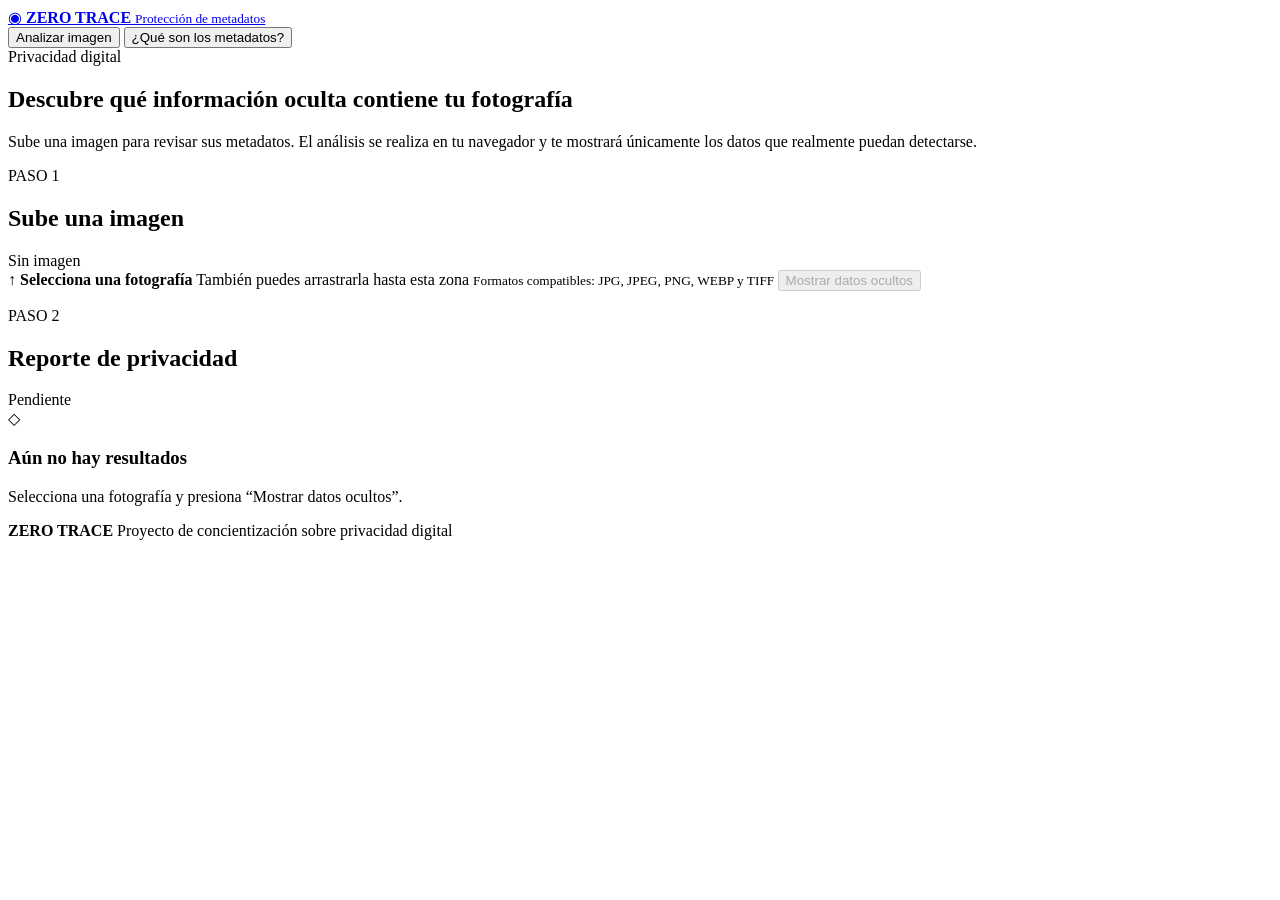
==== index.html @ 0421b7d1 "Add files via upload" ====
<!DOCTYPE html>
<html lang="es">
<head>
    <meta charset="UTF-8">

    <meta
        name="viewport"
        content="width=device-width, initial-scale=1.0"
    >

    <meta
        name="description"
        content="ZERO TRACE permite identificar y eliminar metadatos ocultos de fotografías."
    >

    <title>ZERO TRACE | Analiza tus fotografías</title>

    <!-- Archivo de estilos -->
    <link rel="stylesheet" href="css/estilos.css">

    <!-- Librería para leer metadatos EXIF reales -->
    <script
        src="https://cdn.jsdelivr.net/npm/exifr/dist/full.umd.js"
        defer
    ></script>

    <!-- Archivo JavaScript del proyecto -->
    <script src="js/app.js" defer></script>
</head>

<body>

    <!-- Barra superior -->
    <header class="encabezado">
        <a href="#" class="marca" id="logoInicio">
            <span class="marca-icono" aria-hidden="true">◉</span>

            <span>
                <strong>ZERO TRACE </strong>
                <small>Protección de metadatos</small>
            </span>
        </a>

        <nav class="navegacion" aria-label="Navegación principal">
            <button class="nav-boton activo" id="navAnalizar" type="button">
                Analizar imagen
            </button>

            <button class="nav-boton" id="navInformacion" type="button">
                ¿Qué son los metadatos?
            </button>
        </nav>
    </header>

    <main>

        <!-- =====================================================
             PANTALLA 1: ANALIZAR LA IMAGEN
        ====================================================== -->
        <section class="pantalla activa" id="pantallaAnalisis">

            <div class="introduccion">
                <span class="etiqueta">Privacidad digital</span>

                <h1>Descubre qué información oculta contiene tu fotografía</h1>

                <p>
                    Sube una imagen para revisar sus metadatos. El análisis se
                    realiza en tu navegador y te mostrará únicamente los datos
                    que realmente puedan detectarse.
                </p>
            </div>

            <div class="zona-trabajo">

                <!-- Panel izquierdo: cargar y mostrar imagen -->
                <section class="panel panel-imagen">
                    <div class="panel-encabezado">
                        <div>
                            <p class="numero-paso">PASO 1</p>
                            <h2>Sube una imagen</h2>
                        </div>

                        <span class="estado" id="estadoImagen">
                            Sin imagen
                        </span>
                    </div>

                    <!-- Zona para seleccionar o arrastrar -->
                    <label class="zona-carga" id="zonaCarga" for="entradaImagen">
                        <span class="icono-carga" aria-hidden="true">↑</span>

                        <strong>Selecciona una fotografía</strong>

                        <span>
                            También puedes arrastrarla hasta esta zona
                        </span>

                        <small>
                            Formatos compatibles: JPG, JPEG, PNG, WEBP y TIFF
                        </small>
                    </label>

                    <input
                        type="file"
                        id="entradaImagen"
                        accept=".jpg,.jpeg,.png,.webp,image/jpeg,image/png,image/webp"                        hidden
                    >

                    <!-- Vista previa -->
                    <div class="contenedor-vista-previa" id="contenedorVistaPrevia" hidden>
                        <img
                            id="vistaPrevia"
                            src=""
                            alt="Vista previa de la fotografía seleccionada"
                        >

                        <div class="datos-archivo">
                            <strong id="nombreArchivo">Nombre de la imagen</strong>
                            <span id="detalleArchivo">Tamaño y formato</span>
                        </div>

                        <button
                            class="boton-secundario"
                            id="botonCambiarImagen"
                            type="button"
                        >
                            Cambiar imagen
                        </button>
                    </div>

                    <button
                        class="boton-principal"
                        id="botonAnalizar"
                        type="button"
                        disabled
                    >
                        Mostrar datos ocultos
                    </button>

                    <p class="mensaje-error" id="mensajeError" role="alert"></p>
                </section>

                <!-- Panel derecho: resultados -->
                <section class="panel panel-resultados">
                    <div class="panel-encabezado">
                        <div>
                            <p class="numero-paso">PASO 2</p>
                            <h2>Reporte de privacidad</h2>
                        </div>

                        <span class="estado neutro" id="estadoAnalisis">
                            Pendiente
                        </span>
                    </div>

                    <!-- Aparece antes del análisis -->
                    <div class="estado-vacio" id="estadoVacio">
                        <span class="escudo" aria-hidden="true">◇</span>

                        <h3>Aún no hay resultados</h3>

                        <p>
                            Selecciona una fotografía y presiona
                            “Mostrar datos ocultos”.
                        </p>
                    </div>

                    <!-- Aparece mientras se analiza -->
                    <div class="estado-cargando" id="estadoCargando" hidden>
                        <div class="cargador"></div>
                        <p>Buscando metadatos en la imagen…</p>
                    </div>

                    <!-- Aparece después del análisis -->
                    <div class="resultados" id="resultados" hidden>

                        <div class="resumen-riesgo" id="resumenRiesgo">
                            <div>
                                <span>Nivel general</span>
                                <strong id="nivelGeneral">Sin determinar</strong>
                            </div>

                            <p id="descripcionGeneral">
                                El nivel dependerá de los datos encontrados.
                            </p>
                        </div>

                        <div class="seccion-resultados">
                            <h3>Datos detectados</h3>

                            <!-- JavaScript colocará aquí los metadatos reales -->
                            <div class="lista-metadatos" id="listaMetadatos"></div>
                        </div>

                        <div class="seccion-resultados">
                            <h3>Riesgos encontrados</h3>

                            <!-- JavaScript colocará aquí los mensajes de riesgo -->
                            <div class="lista-riesgos" id="listaRiesgos"></div>
                        </div>

                        <div class="aviso-veracidad">
                            <strong>Acerca del análisis</strong>

                            <p id="avisoAnalisis">
                                El reporte distingue entre metadatos EXIF,
                                características normales del archivo y datos que
                                el navegador no puede verificar.
                            </p>
                        </div>

                        <button
                            class="boton-peligro"
                            id="botonIrLimpiar"
                            type="button"
                        >
                            Quiero borrar los metadatos
                        </button>
                    </div>
                </section>
            </div>
        </section>

        <!-- =====================================================
             PANTALLA 2: ELIMINAR METADATOS
        ====================================================== -->
        <section class="pantalla" id="pantallaLimpieza" hidden>

            <button class="boton-volver" id="botonVolver" type="button">
                ← Volver al reporte
            </button>

            <div class="introduccion introduccion-limpieza">
                <span class="etiqueta">Limpieza de privacidad</span>
                <h1>Elimina los metadatos de tu fotografía</h1>

                <p>
                    Crearemos una copia nueva de la imagen. El archivo original
                    permanecerá sin modificaciones.
                </p>
            </div>

            <div class="zona-limpieza">

                <section class="panel">
                    <p class="numero-paso">IMAGEN ORIGINAL</p>
                    <h2>Antes de la limpieza</h2>

                    <div class="comparacion-imagen">
                        <img
                            id="imagenOriginalLimpieza"
                            src=""
                            alt="Fotografía original antes de eliminar metadatos"
                        >
                    </div>

                    <div class="resumen-original" id="resumenOriginal">
                        <span id="cantidadMetadatos">
                            0 metadatos detectados
                        </span>
                    </div>
                </section>

                <section class="panel panel-limpiar">
                    <p class="numero-paso">PASO 3</p>
                    <h2>Crear una copia limpia</h2>

                    <div class="escudo-grande" aria-hidden="true">✓</div>

                    <p>
                        Al continuar, el sitio procesará la imagen y generará
                        una nueva copia sin los metadatos compatibles.
                    </p>

                    <button
                        class="boton-peligro"
                        id="botonBorrarMetadatos"
                        type="button"
                    >
                        Borrar metadatos
                    </button>

                    <div class="resultado-limpieza" id="resultadoLimpieza" hidden>
                        <strong>¡Copia procesada!</strong>

                        <p id="mensajeLimpieza">
                            La imagen está lista para descargarse y verificarse.
                        </p>

                        <div class="acciones-limpieza">
                            <button
                                class="boton-principal"
                                id="botonDescargar"
                                type="button"
                            >
                                Descargar imagen limpia
                            </button>

                            <button
                                class="boton-secundario"
                                id="botonProbarLimpia"
                                type="button"
                            >
                                Analizar la copia limpia
                            </button>
                        </div>
                    </div>
                </section>
            </div>
        </section>

        <!-- =====================================================
             INFORMACIÓN EDUCATIVA
        ====================================================== -->
        <section class="pantalla" id="pantallaInformacion" hidden>

            <button class="boton-volver" id="botonVolverInformacion" type="button">
                ← Volver al analizador
            </button>

            <div class="introduccion">
                <span class="etiqueta">Aprende a protegerte</span>
                <h1>¿Qué son los metadatos?</h1>

                <p>
                    Son datos que pueden almacenarse dentro de una fotografía,
                    como la fecha, la cámara utilizada, la configuración de
                    captura y, en algunos casos, las coordenadas GPS.
                </p>
            </div>

            <div class="tarjetas-educativas">
                <article class="tarjeta-educativa">
                    <span aria-hidden="true">⌖</span>
                    <h2>Ubicación</h2>
                    <p>
                        Algunas fotografías pueden guardar el lugar exacto
                        donde fueron tomadas.
                    </p>
                </article>

                <article class="tarjeta-educativa">
                    <span aria-hidden="true">◷</span>
                    <h2>Fecha y hora</h2>
                    <p>
                        Estos datos pueden contribuir a identificar actividades,
                        horarios o rutinas.
                    </p>
                </article>

                <article class="tarjeta-educativa">
                    <span aria-hidden="true">▣</span>
                    <h2>Dispositivo</h2>
                    <p>
                        La marca, el modelo y el software pueden complementar
                        un perfil sobre el propietario.
                    </p>
                </article>
            </div>
        </section>

    </main>

    <footer class="pie-pagina">
        <strong>ZERO TRACE</strong>
        <span>Proyecto de concientización sobre privacidad digital</span>
    </footer>

</body>
</html>
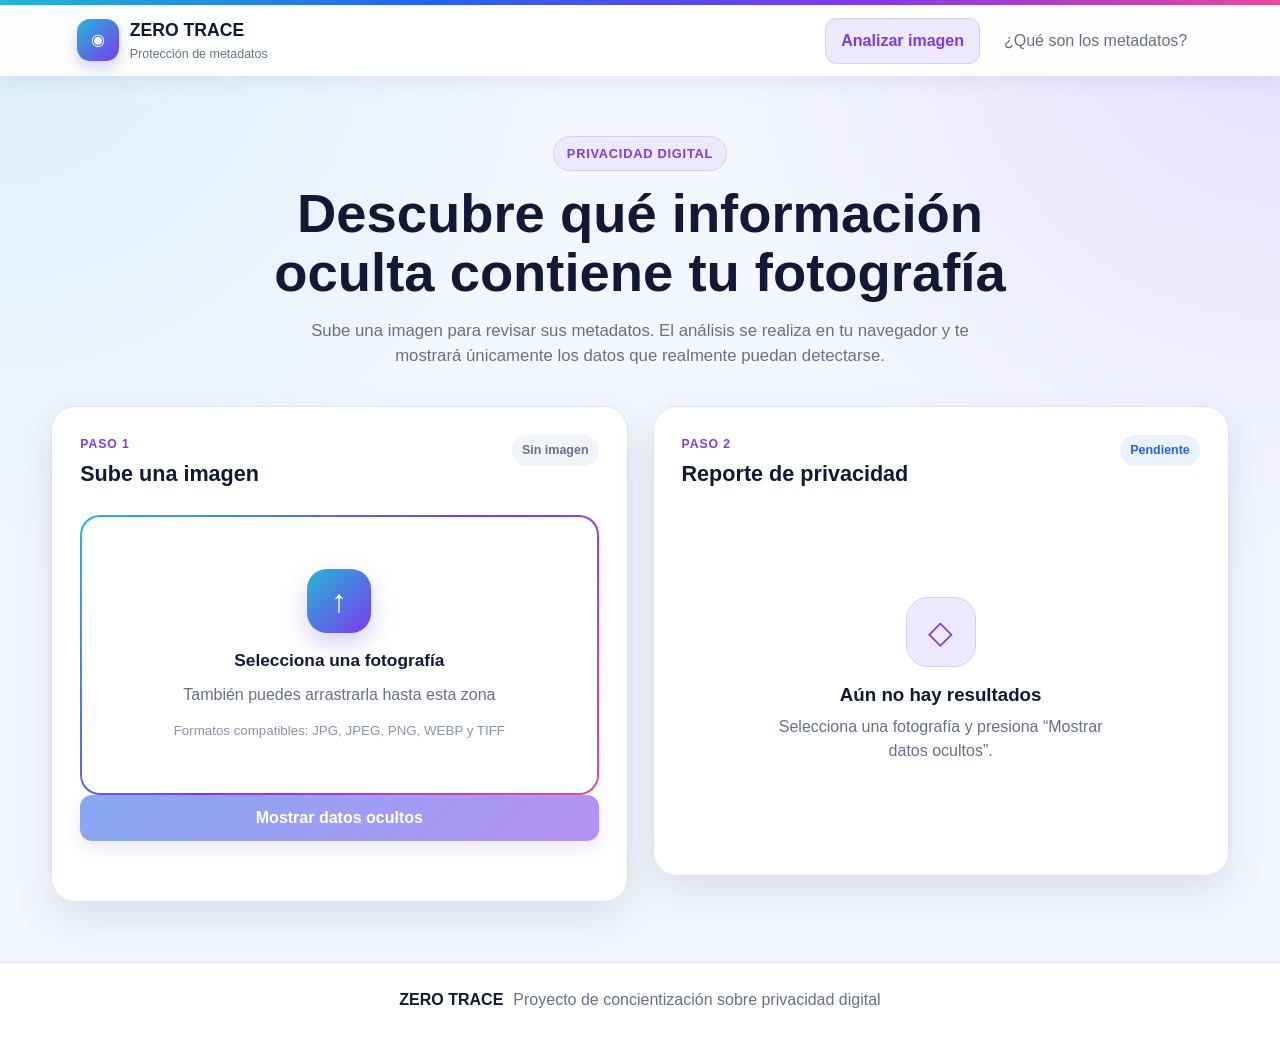
==== commit 654cb74e: "eliminar carpeta ZERO TRACE" ====
--- a/index.html
+++ b/index.html
@@ -1,371 +1,598 @@
-<!DOCTYPE html>
-<html lang="es">
-<head>
-    <meta charset="UTF-8">
-
-    <meta
-        name="viewport"
-        content="width=device-width, initial-scale=1.0"
-    >
-
-    <meta
-        name="description"
-        content="ZERO TRACE permite identificar y eliminar metadatos ocultos de fotografías."
-    >
-
-    <title>ZERO TRACE | Analiza tus fotografías</title>
-
-    <!-- Archivo de estilos -->
-    <link rel="stylesheet" href="css/estilos.css">
-
-    <!-- Librería para leer metadatos EXIF reales -->
-    <script
-        src="https://cdn.jsdelivr.net/npm/exifr/dist/full.umd.js"
-        defer
-    ></script>
-
-    <!-- Archivo JavaScript del proyecto -->
-    <script src="js/app.js" defer></script>
-</head>
-
-<body>
-
-    <!-- Barra superior -->
-    <header class="encabezado">
-        <a href="#" class="marca" id="logoInicio">
-            <span class="marca-icono" aria-hidden="true">◉</span>
-
-            <span>
-                <strong>ZERO TRACE </strong>
-                <small>Protección de metadatos</small>
-            </span>
-        </a>
-
-        <nav class="navegacion" aria-label="Navegación principal">
-            <button class="nav-boton activo" id="navAnalizar" type="button">
-                Analizar imagen
-            </button>
-
-            <button class="nav-boton" id="navInformacion" type="button">
-                ¿Qué son los metadatos?
-            </button>
-        </nav>
-    </header>
-
-    <main>
-
-        <!-- =====================================================
-             PANTALLA 1: ANALIZAR LA IMAGEN
-        ====================================================== -->
-        <section class="pantalla activa" id="pantallaAnalisis">
-
-            <div class="introduccion">
-                <span class="etiqueta">Privacidad digital</span>
-
-                <h1>Descubre qué información oculta contiene tu fotografía</h1>
-
-                <p>
-                    Sube una imagen para revisar sus metadatos. El análisis se
-                    realiza en tu navegador y te mostrará únicamente los datos
-                    que realmente puedan detectarse.
-                </p>
-            </div>
-
-            <div class="zona-trabajo">
-
-                <!-- Panel izquierdo: cargar y mostrar imagen -->
-                <section class="panel panel-imagen">
-                    <div class="panel-encabezado">
-                        <div>
-                            <p class="numero-paso">PASO 1</p>
-                            <h2>Sube una imagen</h2>
-                        </div>
-
-                        <span class="estado" id="estadoImagen">
-                            Sin imagen
-                        </span>
-                    </div>
-
-                    <!-- Zona para seleccionar o arrastrar -->
-                    <label class="zona-carga" id="zonaCarga" for="entradaImagen">
-                        <span class="icono-carga" aria-hidden="true">↑</span>
-
-                        <strong>Selecciona una fotografía</strong>
-
-                        <span>
-                            También puedes arrastrarla hasta esta zona
-                        </span>
-
-                        <small>
-                            Formatos compatibles: JPG, JPEG, PNG, WEBP y TIFF
-                        </small>
-                    </label>
-
-                    <input
-                        type="file"
-                        id="entradaImagen"
-                        accept=".jpg,.jpeg,.png,.webp,image/jpeg,image/png,image/webp"                        hidden
-                    >
-
-                    <!-- Vista previa -->
-                    <div class="contenedor-vista-previa" id="contenedorVistaPrevia" hidden>
-                        <img
-                            id="vistaPrevia"
-                            src=""
-                            alt="Vista previa de la fotografía seleccionada"
-                        >
-
-                        <div class="datos-archivo">
-                            <strong id="nombreArchivo">Nombre de la imagen</strong>
-                            <span id="detalleArchivo">Tamaño y formato</span>
-                        </div>
-
-                        <button
-                            class="boton-secundario"
-                            id="botonCambiarImagen"
-                            type="button"
-                        >
-                            Cambiar imagen
-                        </button>
-                    </div>
-
-                    <button
-                        class="boton-principal"
-                        id="botonAnalizar"
-                        type="button"
-                        disabled
-                    >
-                        Mostrar datos ocultos
-                    </button>
-
-                    <p class="mensaje-error" id="mensajeError" role="alert"></p>
-                </section>
-
-                <!-- Panel derecho: resultados -->
-                <section class="panel panel-resultados">
-                    <div class="panel-encabezado">
-                        <div>
-                            <p class="numero-paso">PASO 2</p>
-                            <h2>Reporte de privacidad</h2>
-                        </div>
-
-                        <span class="estado neutro" id="estadoAnalisis">
-                            Pendiente
-                        </span>
-                    </div>
-
-                    <!-- Aparece antes del análisis -->
-                    <div class="estado-vacio" id="estadoVacio">
-                        <span class="escudo" aria-hidden="true">◇</span>
-
-                        <h3>Aún no hay resultados</h3>
-
-                        <p>
-                            Selecciona una fotografía y presiona
-                            “Mostrar datos ocultos”.
-                        </p>
-                    </div>
-
-                    <!-- Aparece mientras se analiza -->
-                    <div class="estado-cargando" id="estadoCargando" hidden>
-                        <div class="cargador"></div>
-                        <p>Buscando metadatos en la imagen…</p>
-                    </div>
-
-                    <!-- Aparece después del análisis -->
-                    <div class="resultados" id="resultados" hidden>
-
-                        <div class="resumen-riesgo" id="resumenRiesgo">
-                            <div>
-                                <span>Nivel general</span>
-                                <strong id="nivelGeneral">Sin determinar</strong>
-                            </div>
-
-                            <p id="descripcionGeneral">
-                                El nivel dependerá de los datos encontrados.
-                            </p>
-                        </div>
-
-                        <div class="seccion-resultados">
-                            <h3>Datos detectados</h3>
-
-                            <!-- JavaScript colocará aquí los metadatos reales -->
-                            <div class="lista-metadatos" id="listaMetadatos"></div>
-                        </div>
-
-                        <div class="seccion-resultados">
-                            <h3>Riesgos encontrados</h3>
-
-                            <!-- JavaScript colocará aquí los mensajes de riesgo -->
-                            <div class="lista-riesgos" id="listaRiesgos"></div>
-                        </div>
-
-                        <div class="aviso-veracidad">
-                            <strong>Acerca del análisis</strong>
-
-                            <p id="avisoAnalisis">
-                                El reporte distingue entre metadatos EXIF,
-                                características normales del archivo y datos que
-                                el navegador no puede verificar.
-                            </p>
-                        </div>
-
-                        <button
-                            class="boton-peligro"
-                            id="botonIrLimpiar"
-                            type="button"
-                        >
-                            Quiero borrar los metadatos
-                        </button>
-                    </div>
-                </section>
-            </div>
-        </section>
-
-        <!-- =====================================================
-             PANTALLA 2: ELIMINAR METADATOS
-        ====================================================== -->
-        <section class="pantalla" id="pantallaLimpieza" hidden>
-
-            <button class="boton-volver" id="botonVolver" type="button">
-                ← Volver al reporte
-            </button>
-
-            <div class="introduccion introduccion-limpieza">
-                <span class="etiqueta">Limpieza de privacidad</span>
-                <h1>Elimina los metadatos de tu fotografía</h1>
-
-                <p>
-                    Crearemos una copia nueva de la imagen. El archivo original
-                    permanecerá sin modificaciones.
-                </p>
-            </div>
-
-            <div class="zona-limpieza">
-
-                <section class="panel">
-                    <p class="numero-paso">IMAGEN ORIGINAL</p>
-                    <h2>Antes de la limpieza</h2>
-
-                    <div class="comparacion-imagen">
-                        <img
-                            id="imagenOriginalLimpieza"
-                            src=""
-                            alt="Fotografía original antes de eliminar metadatos"
-                        >
-                    </div>
-
-                    <div class="resumen-original" id="resumenOriginal">
-                        <span id="cantidadMetadatos">
-                            0 metadatos detectados
-                        </span>
-                    </div>
-                </section>
-
-                <section class="panel panel-limpiar">
-                    <p class="numero-paso">PASO 3</p>
-                    <h2>Crear una copia limpia</h2>
-
-                    <div class="escudo-grande" aria-hidden="true">✓</div>
-
-                    <p>
-                        Al continuar, el sitio procesará la imagen y generará
-                        una nueva copia sin los metadatos compatibles.
-                    </p>
-
-                    <button
-                        class="boton-peligro"
-                        id="botonBorrarMetadatos"
-                        type="button"
-                    >
-                        Borrar metadatos
-                    </button>
-
-                    <div class="resultado-limpieza" id="resultadoLimpieza" hidden>
-                        <strong>¡Copia procesada!</strong>
-
-                        <p id="mensajeLimpieza">
-                            La imagen está lista para descargarse y verificarse.
-                        </p>
-
-                        <div class="acciones-limpieza">
-                            <button
-                                class="boton-principal"
-                                id="botonDescargar"
-                                type="button"
-                            >
-                                Descargar imagen limpia
-                            </button>
-
-                            <button
-                                class="boton-secundario"
-                                id="botonProbarLimpia"
-                                type="button"
-                            >
-                                Analizar la copia limpia
-                            </button>
-                        </div>
-                    </div>
-                </section>
-            </div>
-        </section>
-
-        <!-- =====================================================
-             INFORMACIÓN EDUCATIVA
-        ====================================================== -->
-        <section class="pantalla" id="pantallaInformacion" hidden>
-
-            <button class="boton-volver" id="botonVolverInformacion" type="button">
-                ← Volver al analizador
-            </button>
-
-            <div class="introduccion">
-                <span class="etiqueta">Aprende a protegerte</span>
-                <h1>¿Qué son los metadatos?</h1>
-
-                <p>
-                    Son datos que pueden almacenarse dentro de una fotografía,
-                    como la fecha, la cámara utilizada, la configuración de
-                    captura y, en algunos casos, las coordenadas GPS.
-                </p>
-            </div>
-
-            <div class="tarjetas-educativas">
-                <article class="tarjeta-educativa">
-                    <span aria-hidden="true">⌖</span>
-                    <h2>Ubicación</h2>
-                    <p>
-                        Algunas fotografías pueden guardar el lugar exacto
-                        donde fueron tomadas.
-                    </p>
-                </article>
-
-                <article class="tarjeta-educativa">
-                    <span aria-hidden="true">◷</span>
-                    <h2>Fecha y hora</h2>
-                    <p>
-                        Estos datos pueden contribuir a identificar actividades,
-                        horarios o rutinas.
-                    </p>
-                </article>
-
-                <article class="tarjeta-educativa">
-                    <span aria-hidden="true">▣</span>
-                    <h2>Dispositivo</h2>
-                    <p>
-                        La marca, el modelo y el software pueden complementar
-                        un perfil sobre el propietario.
-                    </p>
-                </article>
-            </div>
-        </section>
-
-    </main>
-
-    <footer class="pie-pagina">
-        <strong>ZERO TRACE</strong>
-        <span>Proyecto de concientización sobre privacidad digital</span>
-    </footer>
-
-</body>
+<!DOCTYPE html>
+<html lang="es">
+<head>
+    <meta charset="UTF-8">
+
+    <meta
+        name="viewport"
+        content="width=device-width, initial-scale=1.0"
+    >
+
+    <meta
+        name="description"
+        content="ZERO TRACE permite identificar y eliminar metadatos ocultos de fotografías."
+    >
+
+    <title>ZERO TRACE | Analiza tus fotografías</title>
+
+    <!-- Archivo de estilos -->
+    <link rel="stylesheet" href="css/estilos.css">
+
+    <!-- Librería para leer metadatos EXIF reales -->
+    <script
+        src="https://cdn.jsdelivr.net/npm/exifr/dist/full.umd.js"
+        defer
+    ></script>
+
+    <!-- Archivo JavaScript del proyecto -->
+    <script src="js/app.js" defer></script>
+</head>
+
+<body>
+
+    <!-- Barra superior -->
+    <header class="encabezado">
+        <a href="#" class="marca" id="logoInicio">
+            <span class="marca-icono" aria-hidden="true">◉</span>
+
+            <span>
+                <strong>ZERO TRACE </strong>
+                <small>Protección de metadatos</small>
+            </span>
+        </a>
+
+        <nav class="navegacion" aria-label="Navegación principal">
+            <button class="nav-boton activo" id="navAnalizar" type="button">
+                Analizar imagen
+            </button>
+
+            <button class="nav-boton" id="navInformacion" type="button">
+                ¿Qué son los metadatos?
+            </button>
+        </nav>
+    </header>
+
+    <main>
+
+        <!-- =====================================================
+             PANTALLA 1: ANALIZAR LA IMAGEN
+        ====================================================== -->
+        <section class="pantalla activa" id="pantallaAnalisis">
+
+            <div class="introduccion">
+                <span class="etiqueta">Privacidad digital</span>
+
+                <h1>Descubre qué información oculta contiene tu fotografía</h1>
+
+                <p>
+                    Sube una imagen para revisar sus metadatos. El análisis se
+                    realiza en tu navegador y te mostrará únicamente los datos
+                    que realmente puedan detectarse.
+                </p>
+            </div>
+
+            <div class="zona-trabajo">
+
+                <!-- Panel izquierdo: cargar y mostrar imagen -->
+                <section class="panel panel-imagen">
+                    <div class="panel-encabezado">
+                        <div>
+                            <p class="numero-paso">PASO 1</p>
+                            <h2>Sube una imagen</h2>
+                        </div>
+
+                        <span class="estado" id="estadoImagen">
+                            Sin imagen
+                        </span>
+                    </div>
+
+                    <!-- Zona para seleccionar o arrastrar -->
+                    <label class="zona-carga" id="zonaCarga" for="entradaImagen">
+                        <span class="icono-carga" aria-hidden="true">↑</span>
+
+                        <strong>Selecciona una fotografía</strong>
+
+                        <span>
+                            También puedes arrastrarla hasta esta zona
+                        </span>
+
+                        <small>
+                            Formatos compatibles: JPG, JPEG, PNG, WEBP y TIFF
+                        </small>
+                    </label>
+
+                    <input
+                        type="file"
+                        id="entradaImagen"
+                        accept=".jpg,.jpeg,.png,.webp,image/jpeg,image/png,image/webp"                        hidden
+                    >
+
+                    <!-- Vista previa -->
+                    <div class="contenedor-vista-previa" id="contenedorVistaPrevia" hidden>
+                        <img
+                            id="vistaPrevia"
+                            src=""
+                            alt="Vista previa de la fotografía seleccionada"
+                        >
+
+                        <div class="datos-archivo">
+                            <strong id="nombreArchivo">Nombre de la imagen</strong>
+                            <span id="detalleArchivo">Tamaño y formato</span>
+                        </div>
+
+                        <button
+                            class="boton-secundario"
+                            id="botonCambiarImagen"
+                            type="button"
+                        >
+                            Cambiar imagen
+                        </button>
+                    </div>
+
+                    <button
+                        class="boton-principal"
+                        id="botonAnalizar"
+                        type="button"
+                        disabled
+                    >
+                        Mostrar datos ocultos
+                    </button>
+
+                    <p class="mensaje-error" id="mensajeError" role="alert"></p>
+
+                    <!-- Riesgos encontrados debajo de la imagen -->
+<div class="seccion-riesgos" id="seccionRiesgos" hidden>
+
+    <h3>Riesgos encontrados</h3>
+
+    <div class="grafico-riesgos">
+
+        <!-- Niveles escritos del gráfico -->
+        <div class="niveles-grafico" aria-hidden="true">
+            <span>Alto</span>
+            <span>Medio</span>
+            <span>Bajo/Medio</span>
+            <span>Bajo</span>
+        </div>
+
+        <!-- JavaScript colocará aquí las barras reales -->
+        <div
+            class="lista-riesgos"
+            id="listaRiesgos"
+            aria-label="Gráfico de los riesgos encontrados"
+        ></div>
+
+    </div>
+
+    <button
+        class="boton-peligro"
+        id="botonIrLimpiar"
+        
+        type="button"
+    >
+        Quiero borrar los metadatos
+    </button>
+
+</div>
+                </section>
+
+                <!-- Panel derecho: resultados -->
+                <section class="panel panel-resultados">
+                    <div class="panel-encabezado">
+                        <div>
+                            <p class="numero-paso">PASO 2</p>
+                            <h2>Reporte de privacidad</h2>
+                        </div>
+
+                        <span class="estado neutro" id="estadoAnalisis">
+                            Pendiente
+                        </span>
+                    </div>
+
+                    <!-- Aparece antes del análisis -->
+                    <div class="estado-vacio" id="estadoVacio">
+                        <span class="escudo" aria-hidden="true">◇</span>
+
+                        <h3>Aún no hay resultados</h3>
+
+                        <p>
+                            Selecciona una fotografía y presiona
+                            “Mostrar datos ocultos”.
+                        </p>
+                    </div>
+
+                    <!-- Aparece mientras se analiza -->
+                    <div class="estado-cargando" id="estadoCargando" hidden>
+                        <div class="cargador"></div>
+                        <p>Buscando metadatos en la imagen…</p>
+                    </div>
+
+                    <!-- Aparece después del análisis -->
+                    <div class="resultados" id="resultados" hidden>
+
+                        <div class="resumen-riesgo" id="resumenRiesgo">
+                            <div>
+                                <span>Nivel general</span>
+                                <strong id="nivelGeneral">Sin determinar</strong>
+                            </div>
+
+                            <p id="descripcionGeneral">
+                                El nivel dependerá de los datos encontrados.
+                            </p>
+                        </div>
+
+                        <div class="seccion-resultados">
+                            <h3>Datos detectados</h3>
+
+                            <!-- JavaScript colocará aquí los metadatos reales -->
+                            <div class="lista-metadatos" id="listaMetadatos"></div>
+                        </div>
+
+                       
+
+                        <div class="aviso-veracidad">
+                            <strong>Acerca del análisis</strong>
+
+                            <p id="avisoAnalisis">
+                                El reporte distingue entre metadatos EXIF,
+                                características normales del archivo y datos que
+                                el navegador no puede verificar.
+                            </p>
+                        </div>
+
+                      
+                    </div>
+                </section>
+            </div>
+        </section>
+
+        <!-- =====================================================
+             PANTALLA 2: ELIMINAR METADATOS
+        ====================================================== -->
+        <section class="pantalla" id="pantallaLimpieza" hidden>
+
+            <button class="boton-volver" id="botonVolver" type="button">
+                ← Volver al reporte
+            </button>
+
+            <div class="introduccion introduccion-limpieza">
+                <span class="etiqueta">Limpieza de privacidad</span>
+                <h1>Elimina los metadatos de tu fotografía</h1>
+
+                <p>
+                    Crearemos una copia nueva de la imagen. El archivo original
+                    permanecerá sin modificaciones.
+                </p>
+            </div>
+
+            <div class="zona-limpieza">
+
+                <section class="panel">
+                    <p class="numero-paso">IMAGEN ORIGINAL</p>
+                    <h2>Antes de la limpieza</h2>
+
+                    <div class="comparacion-imagen">
+                        <img
+                            id="imagenOriginalLimpieza"
+                            src=""
+                            alt="Fotografía original antes de eliminar metadatos"
+                        >
+                    </div>
+
+                    <div class="resumen-original" id="resumenOriginal">
+                        <span id="cantidadMetadatos">
+                            0 metadatos detectados
+                        </span>
+                    </div>
+                </section>
+
+                <section class="panel panel-limpiar">
+                    <p class="numero-paso">PASO 3</p>
+                    <h2>Crear una copia limpia</h2>
+
+                    <div class="escudo-grande" aria-hidden="true">✓</div>
+
+                    <p>
+                        Al continuar, el sitio procesará la imagen y generará
+                        una nueva copia sin los metadatos compatibles.
+                    </p>
+
+                    <button
+                        class="boton-peligro"
+                        id="botonBorrarMetadatos"
+                        type="button"
+                    >
+                        Borrar metadatos
+                    </button>
+
+                    <div class="resultado-limpieza" id="resultadoLimpieza" hidden>
+                        <strong>¡Copia procesada!</strong>
+
+                        <p id="mensajeLimpieza">
+                            La imagen está lista para descargarse y verificarse.
+                        </p>
+
+                        <div class="acciones-limpieza">
+                            <button
+                                class="boton-principal"
+                                id="botonDescargar"
+                                type="button"
+                            >
+                                Descargar imagen limpia
+                            </button>
+
+                            <button
+                                class="boton-secundario"
+                                id="botonProbarLimpia"
+                                type="button"
+                            >
+                                Analizar la copia limpia
+                            </button>
+                        </div>
+                    </div>
+                </section>
+            </div>
+        </section>
+
+        <!-- =====================================================
+             INFORMACIÓN EDUCATIVA
+        ====================================================== -->
+       <!-- =====================================================
+     PANTALLA 3: INFORMACIÓN EDUCATIVA
+====================================================== -->
+<section class="pantalla" id="pantallaInformacion" hidden>
+
+    <button
+        class="boton-volver"
+        id="botonVolverInformacion"
+        type="button"
+    >
+        ← Volver al analizador
+    </button>
+
+    <div class="introduccion">
+        <span class="etiqueta">
+            Aprende a protegerte
+        </span>
+
+        <h1>¿Qué son los metadatos?</h1>
+
+        <p>
+            Los metadatos son datos que describen una fotografía.
+            Pueden guardar información sobre el dispositivo, la fecha,
+            la configuración de la cámara y, en algunos casos, el lugar
+            exacto donde fue tomada.
+        </p>
+    </div>
+
+
+    <!-- Explicación principal -->
+
+    <section class="bloque-educativo">
+        <div class="texto-educativo">
+
+            <p class="numero-paso">
+                INFORMACIÓN OCULTA
+            </p>
+
+            <h2>Una fotografía puede revelar más de lo que ves</h2>
+
+            <p>
+                Cuando observamos una imagen solamente vemos sus
+                píxeles, pero el archivo puede contener información
+                adicional que no aparece directamente en la fotografía.
+            </p>
+
+            <p>
+                Estos datos pueden ser útiles para organizar imágenes,
+                pero también podrían afectar la privacidad si se
+                comparten sin revisarlos.
+            </p>
+        </div>
+
+        <div class="ejemplo-metadatos">
+            <span>📍 Ubicación GPS</span>
+            <span>📅 Fecha de captura</span>
+            <span>🕐 Hora de captura</span>
+            <span>📱 Modelo del dispositivo</span>
+            <span>⚙️ Configuración de cámara</span>
+            <span>✍️ Autor o descripción</span>
+        </div>
+    </section>
+
+
+    <!-- Tipos de metadatos -->
+
+    <div class="titulo-seccion">
+        <p class="numero-paso">DATOS FRECUENTES</p>
+        <h2>¿Qué información puede contener una imagen?</h2>
+    </div>
+
+    <div class="tarjetas-educativas">
+
+        <article class="tarjeta-educativa">
+            <span aria-hidden="true">⌖</span>
+
+            <h2>Ubicación</h2>
+
+            <p>
+                Las coordenadas GPS pueden indicar el lugar exacto
+                donde se tomó una fotografía.
+            </p>
+        </article>
+
+        <article class="tarjeta-educativa">
+            <span aria-hidden="true">◷</span>
+
+            <h2>Fecha y hora</h2>
+
+            <p>
+                Pueden ayudar a establecer cuándo ocurrió una actividad
+                y contribuir a identificar rutinas.
+            </p>
+        </article>
+
+        <article class="tarjeta-educativa">
+            <span aria-hidden="true">▣</span>
+
+            <h2>Dispositivo</h2>
+
+            <p>
+                La marca, el modelo, el lente y el software pueden
+                describir el equipo utilizado.
+            </p>
+        </article>
+
+        <article class="tarjeta-educativa">
+            <span aria-hidden="true">⚙</span>
+
+            <h2>Configuración</h2>
+
+            <p>
+                Incluye datos técnicos como ISO, apertura, flash,
+                exposición y distancia focal.
+            </p>
+        </article>
+
+        <article class="tarjeta-educativa">
+            <span aria-hidden="true">✎</span>
+
+            <h2>Autor y descripción</h2>
+
+            <p>
+                Algunos archivos pueden contener nombres, comentarios,
+                derechos de autor o descripciones.
+            </p>
+        </article>
+
+        <article class="tarjeta-educativa">
+            <span aria-hidden="true">↻</span>
+
+            <h2>Modificaciones</h2>
+
+            <p>
+                Pueden aparecer fechas de edición, programas utilizados
+                y otros datos relacionados con el origen del archivo.
+            </p>
+        </article>
+
+    </div>
+
+
+    <!-- Niveles de riesgo -->
+
+    <section class="seccion-educativa">
+        <div class="titulo-seccion">
+            <p class="numero-paso">
+                NIVELES DE PRIVACIDAD
+            </p>
+
+            <h2>¿Cómo clasifica ZERO TRACE los riesgos?</h2>
+        </div>
+
+        <div class="niveles-educativos">
+
+            <article class="nivel-educativo riesgo-alto">
+                <strong>🔴 Riesgo alto</strong>
+
+                <p>
+                    Información como las coordenadas GPS puede revelar
+                    lugares relacionados contigo.
+                </p>
+            </article>
+
+            <article class="nivel-educativo riesgo-medio">
+                <strong>🟠 Riesgo medio</strong>
+
+                <p>
+                    Fechas, horas, descripciones o datos de autor pueden
+                    ayudar a reconstruir actividades o identidades.
+                </p>
+            </article>
+
+            <article class="nivel-educativo riesgo-variable">
+                <strong>🟡 Riesgo variable</strong>
+
+                <p>
+                    El impacto depende del contenido y de cómo se combine
+                    con otros datos.
+                </p>
+            </article>
+
+            <article class="nivel-educativo riesgo-bajo">
+                <strong>🟢 Riesgo bajo</strong>
+
+                <p>
+                    La resolución o la configuración de cámara suelen
+                    tener poco impacto por sí solas.
+                </p>
+            </article>
+
+        </div>
+    </section>
+
+
+    <!-- Recomendaciones -->
+
+    <section class="seccion-educativa">
+        <div class="titulo-seccion">
+            <p class="numero-paso">
+                PROTÉGETE
+            </p>
+
+            <h2>Antes de compartir una fotografía</h2>
+        </div>
+
+        <ol class="lista-recomendaciones">
+            <li>
+                <strong>Revisa la ubicación.</strong>
+                Comprueba si la fotografía contiene coordenadas GPS.
+            </li>
+
+            <li>
+                <strong>Observa el nombre del archivo.</strong>
+                Evita nombres que revelen personas, lugares o actividades.
+            </li>
+
+            <li>
+                <strong>Elimina los metadatos.</strong>
+                Crea una copia limpia antes de publicar o enviar la imagen.
+            </li>
+
+            <li>
+                <strong>Verifica el resultado.</strong>
+                Analiza nuevamente la copia para comprobar los datos
+                restantes.
+            </li>
+
+            <li>
+                <strong>Conserva el archivo original.</strong>
+                Trabaja siempre con una copia para evitar perder información.
+            </li>
+        </ol>
+    </section>
+
+
+    <!-- Aclaración -->
+
+    <aside class="nota-privacidad">
+        <strong>Tu fotografía se procesa en el navegador</strong>
+
+        <p>
+            ZERO TRACE analiza y procesa la imagen en el dispositivo
+            del usuario. El prototipo no necesita guardar la fotografía
+            en una cuenta ni enviarla a una base de datos.
+        </p>
+    </aside>
+
+</section>
+
+    </main>
+
+    <footer class="pie-pagina">
+        <strong>ZERO TRACE</strong>
+        <span>Proyecto de concientización sobre privacidad digital</span>
+    </footer>
+
+</body>
 </html>
--- a/css/estilos.css
+++ b/css/estilos.css
@@ -0,0 +1,1379 @@
+/* =========================================
+   CONFIGURACIÓN GENERAL
+========================================= */
+
+:root {
+    --azul-oscuro: #111936;
+    --azul: #2563eb;
+    --celeste: #23b7d6;
+    --morado: #7c3aed;
+    --morado-claro: #ede9fe;
+    --rosado: #ec4899;
+    --fondo: #f4f7ff;
+    --blanco: #ffffff;
+    --texto: #18213d;
+    --texto-suave: #667085;
+    --borde: #dbe3f2;
+    --verde: #159b63;
+    --amarillo: #d99a00;
+    --naranja: #ea6a20;
+    --rojo: #dc3545;
+    --sombra: 0 16px 40px rgba(32, 46, 92, 0.12);
+}
+
+* {
+    box-sizing: border-box;
+    margin: 0;
+    padding: 0;
+}
+
+html {
+    scroll-behavior: smooth;
+}
+
+body {
+    min-height: 100vh;
+    background:
+        radial-gradient(circle at top left, rgba(35, 183, 214, 0.12), transparent 35%),
+        radial-gradient(circle at top right, rgba(124, 58, 237, 0.12), transparent 35%),
+        var(--fondo);
+    color: var(--texto);
+    font-family: Arial, Helvetica, sans-serif;
+    line-height: 1.5;
+}
+
+button,
+input {
+    font: inherit;
+}
+
+button {
+    cursor: pointer;
+}
+
+button:disabled {
+    cursor: not-allowed;
+    opacity: 0.55;
+}
+
+[hidden] {
+    display: none !important;
+}
+
+
+/* =========================================
+   ENCABEZADO
+========================================= */
+
+.encabezado {
+    position: sticky;
+    top: 0;
+    z-index: 10;
+    display: flex;
+    align-items: center;
+    justify-content: space-between;
+    min-height: 76px;
+    padding: 12px 6%;
+    background: rgba(255, 255, 255, 0.94);
+    border-top: 5px solid transparent;
+    border-image: linear-gradient(
+        90deg,
+        var(--celeste),
+        var(--azul),
+        var(--morado),
+        var(--rosado)
+    ) 1;
+    box-shadow: 0 5px 20px rgba(28, 39, 74, 0.08);
+    backdrop-filter: blur(12px);
+}
+
+.marca {
+    display: flex;
+    align-items: center;
+    gap: 11px;
+    color: var(--azul-oscuro);
+    text-decoration: none;
+}
+
+.marca-icono {
+    display: grid;
+    place-items: center;
+    width: 42px;
+    height: 42px;
+    color: var(--blanco);
+    background: linear-gradient(135deg, var(--celeste), var(--morado));
+    border-radius: 13px;
+    box-shadow: 0 7px 16px rgba(71, 77, 200, 0.25);
+}
+
+.marca strong,
+.marca small {
+    display: block;
+}
+
+.marca strong {
+    font-size: 1.1rem;
+}
+
+.marca small {
+    margin-top: 1px;
+    color: var(--texto-suave);
+    font-size: 0.78rem;
+}
+
+.navegacion {
+    display: flex;
+    align-items: center;
+    gap: 8px;
+}
+
+.nav-boton {
+    padding: 10px 15px;
+    color: var(--texto-suave);
+    background: transparent;
+    border: 1px solid transparent;
+    border-radius: 11px;
+    transition: 0.2s ease;
+}
+
+.nav-boton:hover {
+    color: var(--morado);
+    background: var(--morado-claro);
+}
+
+.nav-boton.activo {
+    color: var(--morado);
+    background: var(--morado-claro);
+    border-color: #d8ccff;
+    font-weight: 700;
+}
+
+
+/* =========================================
+   CONTENIDO E INTRODUCCIÓN
+========================================= */
+
+main {
+    width: min(1200px, 92%);
+    margin: 0 auto;
+}
+
+.pantalla {
+    min-height: calc(100vh - 150px);
+    padding: 60px 0;
+}
+
+.introduccion {
+    max-width: 800px;
+    margin: 0 auto 38px;
+    text-align: center;
+}
+
+.etiqueta {
+    display: inline-block;
+    margin-bottom: 14px;
+    padding: 7px 13px;
+    color: var(--morado);
+    background: var(--morado-claro);
+    border: 1px solid #d8ccff;
+    border-radius: 999px;
+    font-size: 0.8rem;
+    font-weight: 700;
+    letter-spacing: 0.06em;
+    text-transform: uppercase;
+}
+
+.introduccion h1 {
+    margin-bottom: 15px;
+    color: var(--azul-oscuro);
+    font-size: clamp(2rem, 5vw, 3.4rem);
+    line-height: 1.08;
+}
+
+.introduccion p {
+    max-width: 700px;
+    margin: 0 auto;
+    color: var(--texto-suave);
+    font-size: 1.05rem;
+}
+
+
+/* =========================================
+   PANELES PRINCIPALES
+========================================= */
+
+.zona-trabajo,
+.zona-limpieza {
+    display: grid;
+    grid-template-columns: repeat(2, minmax(0, 1fr));
+    gap: 25px;
+    align-items: start;
+}
+
+.panel {
+    padding: 28px;
+    background: rgba(255, 255, 255, 0.97);
+    border: 1px solid var(--borde);
+    border-radius: 24px;
+    box-shadow: var(--sombra);
+}
+
+.panel-encabezado {
+    display: flex;
+    align-items: flex-start;
+    justify-content: space-between;
+    gap: 18px;
+    margin-bottom: 24px;
+}
+
+.numero-paso {
+    margin-bottom: 5px;
+    color: var(--morado);
+    font-size: 0.76rem;
+    font-weight: 800;
+    letter-spacing: 0.08em;
+}
+
+.panel h2 {
+    color: var(--azul-oscuro);
+    font-size: 1.35rem;
+}
+
+.estado {
+    flex-shrink: 0;
+    padding: 6px 10px;
+    color: var(--texto-suave);
+    background: #f1f4fa;
+    border-radius: 999px;
+    font-size: 0.78rem;
+    font-weight: 700;
+}
+
+.estado.neutro {
+    color: var(--azul);
+    background: #eaf1ff;
+}
+
+
+/* =========================================
+   ZONA PARA SUBIR LA IMAGEN
+========================================= */
+
+.zona-carga {
+    display: flex;
+    min-height: 280px;
+    padding: 32px 20px;
+    align-items: center;
+    justify-content: center;
+    flex-direction: column;
+    gap: 9px;
+    color: var(--texto-suave);
+    background:
+        linear-gradient(var(--blanco), var(--blanco)) padding-box,
+        linear-gradient(135deg, var(--celeste), var(--morado), var(--rosado)) border-box;
+    border: 2px dashed transparent;
+    border-radius: 20px;
+    text-align: center;
+    transition:
+        transform 0.2s ease,
+        box-shadow 0.2s ease,
+        background 0.2s ease;
+}
+
+.zona-carga:hover,
+.zona-carga.arrastrando {
+    background:
+        linear-gradient(#f8f6ff, #f8f6ff) padding-box,
+        linear-gradient(135deg, var(--celeste), var(--morado), var(--rosado)) border-box;
+    box-shadow: 0 10px 28px rgba(124, 58, 237, 0.13);
+    transform: translateY(-2px);
+}
+
+.zona-carga strong {
+    color: var(--azul-oscuro);
+    font-size: 1.08rem;
+}
+
+.zona-carga small {
+    margin-top: 5px;
+    color: #8992a7;
+}
+
+.icono-carga {
+    display: grid;
+    place-items: center;
+    width: 64px;
+    height: 64px;
+    margin-bottom: 6px;
+    color: var(--blanco);
+    background: linear-gradient(135deg, var(--celeste), var(--morado));
+    border-radius: 20px;
+    font-size: 2rem;
+    font-weight: 700;
+    box-shadow: 0 10px 24px rgba(86, 75, 204, 0.25);
+}
+
+
+/* =========================================
+   VISTA PREVIA
+========================================= */
+
+.contenedor-vista-previa {
+    overflow: hidden;
+    margin-bottom: 18px;
+    padding: 12px;
+    background: #f8faff;
+    border: 1px solid var(--borde);
+    border-radius: 18px;
+}
+
+.contenedor-vista-previa img,
+.comparacion-imagen img {
+    display: block;
+    width: 100%;
+    height: 290px;
+    object-fit: contain;
+    background:
+        linear-gradient(45deg, #edf1f8 25%, transparent 25%),
+        linear-gradient(-45deg, #edf1f8 25%, transparent 25%),
+        linear-gradient(45deg, transparent 75%, #edf1f8 75%),
+        linear-gradient(-45deg, transparent 75%, #edf1f8 75%);
+    background-position:
+        0 0,
+        0 10px,
+        10px -10px,
+        -10px 0;
+    background-size: 20px 20px;
+    border-radius: 13px;
+}
+
+.datos-archivo {
+    margin: 13px 3px;
+}
+
+.datos-archivo strong,
+.datos-archivo span {
+    display: block;
+    overflow-wrap: anywhere;
+}
+
+.datos-archivo span {
+    margin-top: 3px;
+    color: var(--texto-suave);
+    font-size: 0.88rem;
+}
+
+
+/* =========================================
+   BOTONES
+========================================= */
+
+.boton-principal,
+.boton-peligro,
+.boton-secundario {
+    min-height: 46px;
+    padding: 11px 18px;
+    border-radius: 12px;
+    font-weight: 700;
+    transition:
+        transform 0.2s ease,
+        box-shadow 0.2s ease;
+}
+
+.boton-principal,
+.boton-peligro {
+    width: 100%;
+    color: var(--blanco);
+    border: none;
+}
+
+.boton-principal {
+    background: linear-gradient(135deg, var(--azul), var(--morado));
+    box-shadow: 0 8px 18px rgba(74, 72, 201, 0.22);
+}
+
+.boton-peligro {
+    background: linear-gradient(135deg, #e04455, #bb2454);
+    box-shadow: 0 8px 18px rgba(200, 42, 78, 0.2);
+}
+
+.boton-principal:hover:not(:disabled),
+.boton-peligro:hover:not(:disabled),
+.boton-secundario:hover {
+    transform: translateY(-2px);
+}
+
+.boton-secundario {
+    color: var(--morado);
+    background: var(--blanco);
+    border: 1px solid #cfc3fa;
+}
+
+.contenedor-vista-previa .boton-secundario {
+    width: 100%;
+}
+
+.boton-volver {
+    margin-bottom: 28px;
+    padding: 9px 2px;
+    color: var(--morado);
+    background: transparent;
+    border: none;
+    font-weight: 700;
+}
+
+.boton-volver:hover {
+    text-decoration: underline;
+}
+
+
+/* =========================================
+   RESULTADOS
+========================================= */
+
+.panel-resultados {
+    min-height: 470px;
+}
+
+.estado-vacio,
+.estado-cargando {
+    display: flex;
+    min-height: 330px;
+    align-items: center;
+    justify-content: center;
+    flex-direction: column;
+    text-align: center;
+}
+
+.estado-vacio h3 {
+    margin: 14px 0 6px;
+    color: var(--azul-oscuro);
+}
+
+.estado-vacio p,
+.estado-cargando p {
+    max-width: 330px;
+    color: var(--texto-suave);
+}
+
+.escudo {
+    display: grid;
+    place-items: center;
+    width: 70px;
+    height: 70px;
+    color: var(--morado);
+    background: var(--morado-claro);
+    border: 1px solid #d8ccff;
+    border-radius: 22px;
+    font-size: 2rem;
+}
+
+.cargador {
+    width: 48px;
+    height: 48px;
+    margin-bottom: 15px;
+    border: 5px solid #e6e8f2;
+    border-top-color: var(--morado);
+    border-radius: 50%;
+    animation: girar 0.8s linear infinite;
+}
+
+@keyframes girar {
+    to {
+        transform: rotate(360deg);
+    }
+}
+
+.resumen-riesgo {
+    margin-bottom: 24px;
+    padding: 18px;
+    background: #f7f4ff;
+    border: 1px solid #ddd3ff;
+    border-radius: 16px;
+}
+
+.resumen-riesgo div {
+    display: flex;
+    align-items: center;
+    justify-content: space-between;
+    gap: 15px;
+    margin-bottom: 7px;
+}
+
+.resumen-riesgo span {
+    color: var(--texto-suave);
+    font-size: 0.85rem;
+}
+
+.resumen-riesgo strong {
+    color: var(--morado);
+}
+
+.resumen-riesgo p {
+    color: var(--texto-suave);
+    font-size: 0.9rem;
+}
+
+.seccion-resultados {
+    margin-bottom: 25px;
+}
+
+.seccion-resultados h3 {
+    margin-bottom: 13px;
+    color: var(--azul-oscuro);
+    font-size: 1.05rem;
+}
+
+.lista-metadatos,
+.lista-riesgos {
+    display: grid;
+    gap: 11px;
+}
+
+.metadato,
+.riesgo {
+    padding: 14px;
+    background: #f9faff;
+    border: 1px solid var(--borde);
+    border-radius: 14px;
+}
+
+.metadato-cabecera,
+.riesgo-cabecera {
+    display: flex;
+    justify-content: space-between;
+    gap: 15px;
+}
+
+.metadato strong,
+.riesgo strong {
+    color: var(--azul-oscuro);
+}
+
+.metadato span {
+    color: var(--texto-suave);
+    overflow-wrap: anywhere;
+    text-align: right;
+}
+
+.riesgo p {
+    margin-top: 7px;
+    color: var(--texto-suave);
+    font-size: 0.9rem;
+}
+
+.nivel {
+    flex-shrink: 0;
+    padding: 4px 8px;
+    border-radius: 999px;
+    font-size: 0.72rem;
+    font-weight: 800;
+}
+
+.nivel-alto {
+    color: #a7192b;
+    background: #ffe4e7;
+}
+
+.nivel-medio {
+    color: #ad4f12;
+    background: #ffecd9;
+}
+
+.nivel-bajo-medio {
+    color: #916600;
+    background: #fff3c4;
+}
+
+.nivel-bajo {
+    color: #14714c;
+    background: #dff7eb;
+}
+
+.aviso-veracidad {
+    margin-bottom: 20px;
+    padding: 15px;
+    color: #365071;
+    background: #edf6ff;
+    border-left: 4px solid var(--azul);
+    border-radius: 10px;
+}
+
+.aviso-veracidad p {
+    margin-top: 4px;
+    font-size: 0.88rem;
+}
+
+.mensaje-error {
+    min-height: 20px;
+    margin-top: 12px;
+    color: var(--rojo);
+    font-size: 0.9rem;
+}
+
+
+/* =========================================
+   PANTALLA DE LIMPIEZA
+========================================= */
+
+.introduccion-limpieza {
+    margin-top: -10px;
+}
+
+.zona-limpieza {
+    max-width: 1000px;
+    margin: 0 auto;
+}
+
+.comparacion-imagen {
+    margin-top: 20px;
+    padding: 12px;
+    background: #f8faff;
+    border: 1px solid var(--borde);
+    border-radius: 18px;
+}
+
+.resumen-original {
+    margin-top: 15px;
+    padding: 13px;
+    color: var(--texto-suave);
+    background: #f4f6fb;
+    border-radius: 12px;
+    text-align: center;
+}
+
+.panel-limpiar {
+    text-align: center;
+}
+
+.panel-limpiar > p:not(.numero-paso) {
+    margin: 17px 0 23px;
+    color: var(--texto-suave);
+}
+
+.escudo-grande {
+    display: grid;
+    place-items: center;
+    width: 90px;
+    height: 90px;
+    margin: 28px auto 15px;
+    color: var(--blanco);
+    background: linear-gradient(135deg, var(--verde), var(--celeste));
+    border-radius: 28px;
+    font-size: 2.5rem;
+    font-weight: 800;
+    box-shadow: 0 12px 25px rgba(29, 166, 142, 0.22);
+}
+
+.resultado-limpieza {
+    margin-top: 20px;
+    padding: 18px;
+    color: #116542;
+    background: #e4f8ee;
+    border: 1px solid #b8ebd2;
+    border-radius: 15px;
+}
+
+.resultado-limpieza p {
+    margin: 6px 0 15px !important;
+    color: #39705b !important;
+}
+
+.acciones-limpieza {
+    display: grid;
+    gap: 10px;
+}
+
+
+/* =========================================
+   SECCIÓN EDUCATIVA
+========================================= */
+
+.tarjetas-educativas {
+    display: grid;
+    grid-template-columns: repeat(3, minmax(0, 1fr));
+    gap: 20px;
+}
+
+.tarjeta-educativa {
+    padding: 28px;
+    background: var(--blanco);
+    border: 1px solid var(--borde);
+    border-radius: 20px;
+    box-shadow: var(--sombra);
+}
+
+.tarjeta-educativa > span {
+    display: grid;
+    place-items: center;
+    width: 55px;
+    height: 55px;
+    margin-bottom: 18px;
+    color: var(--morado);
+    background: var(--morado-claro);
+    border-radius: 17px;
+    font-size: 1.6rem;
+}
+
+.tarjeta-educativa h2 {
+    margin-bottom: 8px;
+    color: var(--azul-oscuro);
+    font-size: 1.15rem;
+}
+
+.tarjeta-educativa p {
+    color: var(--texto-suave);
+}
+
+
+/* =========================================
+   PIE DE PÁGINA
+========================================= */
+
+.pie-pagina {
+    display: flex;
+    align-items: center;
+    justify-content: center;
+    gap: 10px;
+    min-height: 75px;
+    padding: 20px;
+    color: var(--texto-suave);
+    background: var(--blanco);
+    border-top: 1px solid var(--borde);
+    text-align: center;
+}
+
+.pie-pagina strong {
+    color: var(--azul-oscuro);
+}
+
+
+/* =========================================
+   DISEÑO PARA CELULARES
+========================================= */
+
+@media (max-width: 850px) {
+    .encabezado {
+        position: static;
+        align-items: flex-start;
+        flex-direction: column;
+        gap: 14px;
+    }
+
+    .navegacion {
+        width: 100%;
+    }
+
+    .nav-boton {
+        flex: 1;
+    }
+
+    .zona-trabajo,
+    .zona-limpieza,
+    .tarjetas-educativas {
+        grid-template-columns: 1fr;
+    }
+
+    .pantalla {
+        padding: 42px 0;
+    }
+}
+
+@media (max-width: 520px) {
+    main {
+        width: min(94%, 1200px);
+    }
+
+    .encabezado {
+        padding-inline: 4%;
+    }
+
+    .navegacion {
+        align-items: stretch;
+        flex-direction: column;
+    }
+
+    .panel {
+        padding: 20px;
+        border-radius: 18px;
+    }
+
+    .introduccion h1 {
+        font-size: 2rem;
+    }
+
+    .zona-carga {
+        min-height: 240px;
+    }
+
+    .panel-encabezado {
+        flex-direction: column;
+    }
+
+    .pie-pagina {
+        flex-direction: column;
+    }
+}
+
+
+/* =========================================
+   PANTALLA EDUCATIVA DE ZERO TRACE
+========================================= */
+
+
+/* Bloque principal de explicación */
+
+.bloque-educativo {
+    display: grid;
+    grid-template-columns: 1.2fr 1fr;
+    gap: 35px;
+    align-items: center;
+    margin-bottom: 65px;
+    padding: 35px;
+    background:
+        linear-gradient(
+            135deg,
+            rgba(37, 99, 235, 0.08),
+            rgba(124, 58, 237, 0.1)
+        );
+    border: 1px solid #d8def5;
+    border-radius: 25px;
+}
+
+.texto-educativo h2 {
+    margin-bottom: 15px;
+    color: var(--azul-oscuro);
+    font-size: 1.7rem;
+    line-height: 1.2;
+}
+
+.texto-educativo p:not(.numero-paso) {
+    margin-bottom: 12px;
+    color: var(--texto-suave);
+}
+
+
+/* Ejemplos de metadatos */
+
+.ejemplo-metadatos {
+    display: grid;
+    grid-template-columns: repeat(2, minmax(0, 1fr));
+    gap: 12px;
+}
+
+.ejemplo-metadatos span {
+    display: flex;
+    min-height: 65px;
+    padding: 14px;
+    align-items: center;
+    color: var(--azul-oscuro);
+    background: rgba(255, 255, 255, 0.92);
+    border: 1px solid var(--borde);
+    border-radius: 14px;
+    font-size: 0.9rem;
+    font-weight: 700;
+    box-shadow: 0 7px 18px rgba(35, 51, 98, 0.06);
+}
+
+
+/* Títulos de las secciones */
+
+.titulo-seccion {
+    max-width: 720px;
+    margin: 0 auto 27px;
+    text-align: center;
+}
+
+.titulo-seccion h2 {
+    color: var(--azul-oscuro);
+    font-size: clamp(1.6rem, 4vw, 2.2rem);
+    line-height: 1.2;
+}
+
+
+/* Espacio entre secciones */
+
+.seccion-educativa {
+    margin-top: 70px;
+}
+
+
+/* Mejorar las tarjetas educativas */
+
+.tarjetas-educativas {
+    margin-bottom: 20px;
+}
+
+.tarjeta-educativa {
+    transition:
+        transform 0.2s ease,
+        box-shadow 0.2s ease,
+        border-color 0.2s ease;
+}
+
+.tarjeta-educativa:hover {
+    border-color: #cfc3fa;
+    box-shadow: 0 18px 40px rgba(74, 72, 201, 0.15);
+    transform: translateY(-5px);
+}
+
+
+/* Niveles de riesgo */
+
+.niveles-educativos {
+    display: grid;
+    grid-template-columns: repeat(2, minmax(0, 1fr));
+    gap: 18px;
+}
+
+.nivel-educativo {
+    padding: 22px;
+    background: var(--blanco);
+    border: 1px solid var(--borde);
+    border-left-width: 6px;
+    border-radius: 17px;
+    box-shadow: 0 10px 25px rgba(32, 46, 92, 0.08)
+}
+
+.nivel-educativo strong {
+    display: block;
+    margin-bottom: 8px;
+    color: var(--azul-oscuro);
+    font-size: 1.05rem;
+}
+
+.nivel-educativo p {
+    color: var(--texto-suave);
+    font-size: 0.93rem;
+}
+
+.nivel-educativo.riesgo-alto {
+    border-left-color: var(--rojo);
+    background: linear-gradient(
+        90deg,
+        rgba(220, 53, 69, 0.07),
+        var(--blanco) 35%
+    );
+}
+
+.nivel-educativo.riesgo-medio {
+    border-left-color: var(--naranja);
+    background: linear-gradient(
+        90deg,
+        rgba(234, 106, 32, 0.07),
+        var(--blanco) 35%
+    );
+}
+
+.nivel-educativo.riesgo-variable {
+    border-left-color: var(--amarillo);
+    background: linear-gradient(
+        90deg,
+        rgba(217, 154, 0, 0.07),
+        var(--blanco) 35%
+    );
+}
+
+.nivel-educativo.riesgo-bajo {
+    border-left-color: var(--verde);
+    background: linear-gradient(
+        90deg,
+        rgba(21, 155, 99, 0.07),
+        var(--blanco) 35%
+    );
+}
+
+
+/* Lista de recomendaciones */
+
+.lista-recomendaciones {
+    display: grid;
+    grid-template-columns: repeat(2, minmax(0, 1fr));
+    gap: 15px;
+    list-style: none;
+    counter-reset: recomendaciones;
+}
+
+.lista-recomendaciones li {
+    position: relative;
+    min-height: 105px;
+    padding: 20px 20px 20px 68px;
+    color: var(--texto-suave);
+    background: var(--blanco);
+    border: 1px solid var(--borde);
+    border-radius: 17px;
+    box-shadow: 0 10px 25px rgba(32, 46, 92, 0.07);
+    counter-increment: recomendaciones;
+}
+
+.lista-recomendaciones li::before {
+    position: absolute;
+    top: 20px;
+    left: 18px;
+    display: grid;
+    place-items: center;
+    width: 36px;
+    height: 36px;
+    color: var(--blanco);
+    background: linear-gradient(
+        135deg,
+        var(--azul),
+        var(--morado)
+    );
+    border-radius: 11px;
+    content: counter(recomendaciones);
+    font-weight: 800;
+}
+
+.lista-recomendaciones strong {
+    display: block;
+    margin-bottom: 4px;
+    color: var(--azul-oscuro);
+}
+
+
+/* Nota final de privacidad */
+
+.nota-privacidad {
+    max-width: 850px;
+    margin: 55px auto 0;
+    padding: 24px 28px;
+    color: #345072;
+    background: #edf6ff;
+    border: 1px solid #cce4ff;
+    border-left: 6px solid var(--azul);
+    border-radius: 17px;
+}
+
+.nota-privacidad strong {
+    display: block;
+    margin-bottom: 7px;
+    color: var(--azul-oscuro);
+    font-size: 1.05rem;
+}
+
+.nota-privacidad p {
+    font-size: 0.94rem;
+}
+
+
+/* Adaptación de la pantalla educativa */
+
+@media (max-width: 850px) {
+
+    .bloque-educativo {
+        grid-template-columns: 1fr;
+    }
+
+    .niveles-educativos,
+    .lista-recomendaciones {
+        grid-template-columns: 1fr;
+    }
+}
+
+@media (max-width: 520px) {
+
+    .bloque-educativo {
+        padding: 23px;
+    }
+
+    .ejemplo-metadatos {
+        grid-template-columns: 1fr;
+    }
+
+    .lista-recomendaciones li {
+        padding-left: 63px;
+    }
+}
+
+
+/* =========================================
+   GRÁFICO VERTICAL DE RIESGOS
+========================================= */
+
+.seccion-riesgos {
+    margin-top: 26px;
+    padding-top: 24px;
+    border-top: 1px solid var(--borde);
+}
+
+.seccion-riesgos h3 {
+    margin-bottom: 20px;
+    color: var(--azul-oscuro);
+    font-size: 1.1rem;
+}
+
+
+/* Contenedor del gráfico */
+
+.grafico-riesgos {
+    display: grid;
+    grid-template-columns: 78px minmax(0, 1fr);
+    gap: 10px;
+    margin-bottom: 22px;
+}
+
+
+/* Palabras: Alto, Medio, Medio/Bajo y Bajo */
+
+.niveles-grafico {
+    display: grid;
+    height: 290px;
+    padding-bottom: 35px;
+    grid-template-rows: repeat(4, 1fr);
+}
+
+.niveles-grafico span {
+    display: flex;
+    align-items: flex-start;
+    justify-content: flex-end;
+    padding-right: 7px;
+    color: var(--texto-suave);
+    font-size: 0.78rem;
+    font-weight: 700;
+}
+
+
+/* Zona donde JavaScript colocará las barras */
+
+.lista-riesgos {
+    display: grid;
+    height: 290px;
+    min-width: 0;
+    padding: 0 10px 0;
+    grid-auto-columns: minmax(65px, 1fr);
+    grid-auto-flow: column;
+    align-items: stretch;
+    gap: 8px;
+    overflow-x: auto;
+    overflow-y: visible;
+    background:
+        repeating-linear-gradient(
+            to bottom,
+            transparent 0,
+            transparent calc(25% - 1px),
+            #dfe5f1 calc(25% - 1px),
+            #dfe5f1 25%
+        );
+    border-top: 1px solid #dfe5f1;
+    border-left: 2px solid #aeb8cc;
+    border-bottom: 2px solid #aeb8cc;
+}
+
+
+/* Cada riesgo individual */
+
+.barra-riesgo {
+    position: relative;
+    display: flex;
+    height: 100%;
+    min-width: 65px;
+    align-items: center;
+    flex-direction: column;
+    outline: none;
+}
+
+.area-barra {
+    display: flex;
+    width: 100%;
+    min-height: 0;
+    flex: 1;
+    align-items: flex-end;
+    justify-content: center;
+}
+
+.barra-visual {
+    width: min(48px, 78%);
+    min-height: 20px;
+    border-radius: 10px 10px 3px 3px;
+    box-shadow: 0 7px 15px rgba(32, 46, 92, 0.14);
+    transition:
+        transform 0.2s ease,
+        filter 0.2s ease;
+}
+
+.nombre-barra {
+    display: block;
+    width: 100%;
+    height: 35px;
+    padding-top: 7px;
+    overflow: hidden;
+    color: var(--texto-suave);
+    font-size: 0.7rem;
+    font-weight: 700;
+    text-align: center;
+    text-overflow: ellipsis;
+    white-space: nowrap;
+}
+
+
+/* Altura y color según el riesgo */
+
+.barra-riesgo.riesgo-alto .barra-visual {
+    height: 100%;
+    background: linear-gradient(180deg, #ff6175, var(--rojo));
+}
+
+.barra-riesgo.riesgo-medio .barra-visual {
+    height: 75%;
+    background: linear-gradient(180deg, #ff9b4a, var(--naranja));
+}
+
+.barra-riesgo.riesgo-bajo-medio .barra-visual {
+    height: 50%;
+    background: linear-gradient(180deg, #ffd45a, var(--amarillo));
+}
+
+.barra-riesgo.riesgo-bajo .barra-visual {
+    height: 25%;
+    background: linear-gradient(180deg, #48d493, var(--verde));
+}
+
+
+/* Mensaje que aparece al pasar el cursor */
+
+.detalle-barra {
+    position: absolute;
+    left: 50%;
+    bottom: calc(100% - 35px);
+    z-index: 8;
+    width: 250px;
+    padding: 13px;
+    color: var(--blanco);
+    background: var(--azul-oscuro);
+    border-radius: 12px;
+    box-shadow: 0 12px 28px rgba(17, 25, 54, 0.25);
+    opacity: 0;
+    pointer-events: none;
+    transform: translate(-50%, 10px);
+    transition:
+        opacity 0.2s ease,
+        transform 0.2s ease;
+}
+
+.detalle-barra::after {
+    position: absolute;
+    bottom: -7px;
+    left: 50%;
+    width: 14px;
+    height: 14px;
+    background: var(--azul-oscuro);
+    content: "";
+    transform: translateX(-50%) rotate(45deg);
+}
+
+.detalle-barra strong {
+    display: block;
+    margin-bottom: 6px;
+    color: var(--blanco);
+    font-size: 0.83rem;
+}
+
+.detalle-barra p {
+    color: #e4e9f6;
+    font-size: 0.78rem;
+    line-height: 1.4;
+}
+
+.barra-riesgo:hover .barra-visual,
+.barra-riesgo:focus .barra-visual {
+    filter: brightness(1.06);
+    transform: translateY(-4px);
+}
+
+.barra-riesgo:hover .detalle-barra,
+.barra-riesgo:focus .detalle-barra {
+    opacity: 1;
+    transform: translate(-50%, 0);
+}
+
+
+/* Botón debajo del gráfico */
+
+.seccion-riesgos .boton-peligro {
+    margin-top: 4px;
+    background: linear-gradient(
+        135deg,
+        var(--azul),
+        var(--morado)
+    );
+    box-shadow: 0 8px 18px rgba(74, 72, 201, 0.22);
+}
+
+
+/* Adaptación para pantallas pequeñas */
+
+@media (max-width: 520px) {
+    .grafico-riesgos {
+        grid-template-columns: 68px minmax(0, 1fr);
+    }
+
+    .niveles-grafico,
+    .lista-riesgos {
+        height: 260px;
+    }
+
+    .detalle-barra {
+        width: 210px;
+    }
+}
+/* =========================================
+   CORRECCIÓN DEL MENSAJE Y DEL BOTÓN
+========================================= */
+
+/* Mostrar el mensaje completo dentro del gráfico */
+
+.detalle-barra {
+    top: 12px !important;
+    right: auto;
+    bottom: auto !important;
+    height: auto !important;
+    max-height: none !important;
+    overflow: visible;
+}
+
+.barra-riesgo:hover,
+.barra-riesgo:focus {
+    z-index: 50;
+}
+
+
+/* Mensaje de las primeras barras */
+
+.barra-riesgo:nth-child(-n + 2) .detalle-barra {
+    right: auto !important;
+    left: 5px !important;
+    transform: translate(0, 10px);
+}
+
+.barra-riesgo:nth-child(-n + 2):hover .detalle-barra,
+.barra-riesgo:nth-child(-n + 2):focus .detalle-barra {
+    transform: translate(0, 0);
+}
+
+
+/* Mensaje de las últimas barras */
+
+.barra-riesgo:nth-last-child(-n + 2) .detalle-barra {
+    right: 5px !important;
+    left: auto !important;
+    transform: translate(0, 10px);
+}
+
+.barra-riesgo:nth-last-child(-n + 2):hover .detalle-barra,
+.barra-riesgo:nth-last-child(-n + 2):focus .detalle-barra {
+    transform: translate(0, 0);
+}
+
+
+/* Recuperar el botón rojo original */
+
+.seccion-riesgos .boton-peligro {
+    margin-top: 4px;
+    background: linear-gradient(
+        135deg,
+        #e04455,
+        #bb2454
+    ) !important;
+    box-shadow: 0 8px 18px rgba(200, 42, 78, 0.2) !important;
+}
